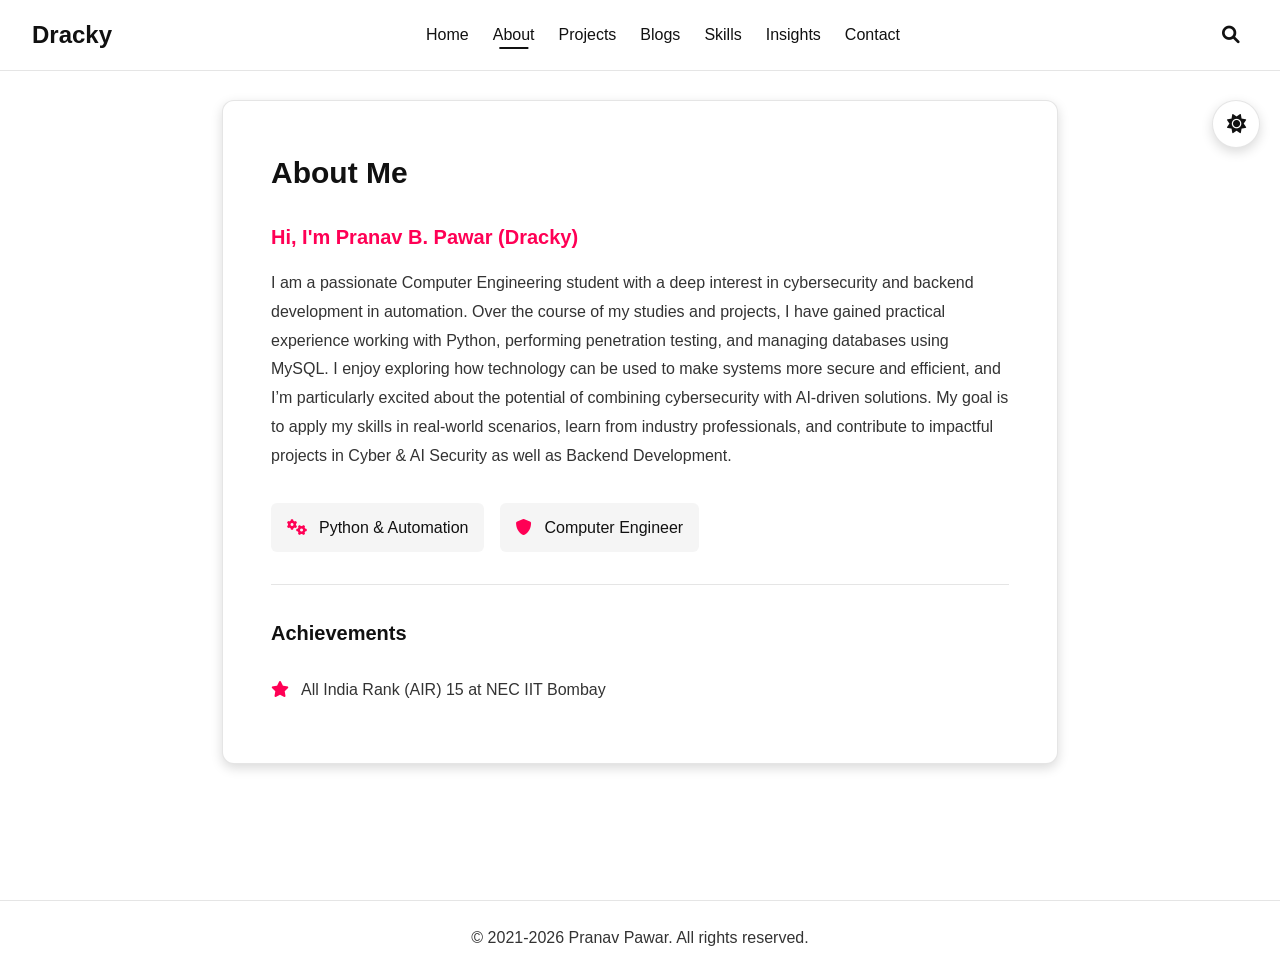
==== about.html @ 048446fa "Upload project files" ====
<!DOCTYPE html>
<html lang="en">
<head>
    <meta charset="UTF-8">
    <meta name="viewport" content="width=device-width, initial-scale=1.0">
    <title>About - Pranav Pawar</title>
    <link rel="icon" type="image/jpeg" href="images/prof.png">
    <link rel="stylesheet" href="styles.css">
    <link rel="stylesheet" href="https://cdnjs.cloudflare.com/ajax/libs/font-awesome/6.0.0/css/all.min.css">
</head>
<body>
    <nav class="navbar" role="navigation" aria-label="Main navigation">
        <div class="nav-brand">
            Dracky 
        </div>
        <button class="mobile-menu-toggle" aria-label="Toggle mobile menu" aria-expanded="false">
            <i class="fas fa-bars" aria-hidden="true"></i>
        </button>
        <ul class="nav-links" role="menubar">
            <li role="none"><a href="index.html" role="menuitem">Home</a></li>
            <li role="none"><a href="about.html" class="active" role="menuitem" aria-current="page">About</a></li>
            <li role="none"><a href="projects.html" role="menuitem">Projects</a></li>
            <li role="none"><a href="https://drackyjr.github.io/" role="menuitem">Blogs</a></li>
            <li role="none"><a href="index.html#skills" role="menuitem">Skills</a></li>
            <li role="none"><a href="index.html#platforms" role="menuitem">Insights</a></li>
            <li role="none"><a href="index.html#contact" role="menuitem">Contact</a></li>
        </ul>
        <div class="nav-search">
            <button class="search-toggle" aria-label="Toggle search" aria-expanded="false">
                <i class="fas fa-search" aria-hidden="true"></i>
            </button>
            <div class="search-container" role="search">
                <input type="text" class="search-input" placeholder="Search projects and skills..." aria-label="Search projects and skills">
                <div class="search-results" role="listbox" aria-label="Search results"></div>
            </div>
        </div>
    </nav>

    <!-- Theme Switch -->
    <div class="theme-switch">
        <button id="theme-toggle" class="theme-toggle" aria-label="Toggle dark/light theme">
            <i class="fas fa-moon" aria-hidden="true"></i>
            <i class="fas fa-sun" aria-hidden="true"></i>
        </button>
    </div>

    <section class="about" aria-labelledby="about-heading">
        <div class="about-container">
            <!-- Profile image removed -->
            <div class="about-content">
                <h2 id="about-heading" class="about-title">About Me</h2>
                <p class="about-intro">Hi, I'm Pranav B. Pawar (Dracky)</p>
                <p class="about-description">
                    I am a passionate Computer Engineering student with a deep interest in cybersecurity and backend
                    development in automation. Over the course of my studies and projects, I have gained practical
                    experience working with Python, performing penetration testing, and managing databases using MySQL.

                    I enjoy exploring how technology can be used to make systems more secure and efficient, and I’m
                    particularly excited about the potential of combining cybersecurity with AI-driven solutions.
                    My goal is to apply my skills in real-world scenarios, learn from industry professionals, and
                    contribute to impactful projects in Cyber & AI Security as well as Backend Development.
                </p>

                <div class="about-highlights" role="list" aria-label="Key expertise areas"> 
                    <div class="highlight-item" role="listitem">
                        <i class="fa-solid fa-gears" aria-hidden="true"></i>
                        <span>Python & Automation</span>
                    </div>
                    <div class="highlight-item" role="listitem">
                        <i class="fas fa-shield-alt" aria-hidden="true"></i>
                        <span>Computer Engineer</span>
                    </div>
                </div>

                <div class="about-achievements">
                    <h3>Achievements</h3>
                    <ul>
                        <li>All India Rank (AIR) 15 at NEC IIT Bombay</li>
                    </ul>
                </div>
            </div>
        </div>
    </section>

    <footer>
        <p>&copy; 2021-2026 Pranav Pawar. All rights reserved.</p>
    </footer>

    <script src="script.js"></script>
    <script src="search.js"></script>
</body>
</html>
---- styles.css ----
/* ========================================
   DESIGN SYSTEM - CSS CUSTOM PROPERTIES
   ======================================== */

/* =======================
   THEME VARIABLES
   ======================= */

:root {
    /* Typography */
    --font-family-primary: 'Segoe UI', 'Inter', -apple-system, BlinkMacSystemFont, 'Roboto', Arial, sans-serif;
    --font-family-mono: 'SF Mono', 'Consolas', monospace;

    /* Font Sizes */
    --text-xs: 0.75rem;
    --text-sm: 0.875rem;
    --text-base: 1rem;
    --text-lg: 1.125rem;
    --text-xl: 1.25rem;
    --text-2xl: 1.5rem;
    --text-3xl: 1.875rem;
    --text-4xl: 2.25rem;
    --text-5xl: 3rem;

    /* Weights */
    --font-normal: 400;
    --font-medium: 500;
    --font-semibold: 600;
    --font-bold: 700;
    --font-extrabold: 800;

    /* Spacing */
    --space-2: 0.5rem;
    --space-3: 0.75rem;
    --space-4: 1rem;
    --space-6: 1.5rem;
    --space-8: 2rem;

    /* Radius */
    --radius-md: 6px;
    --radius-lg: 12px;
    --radius-xl: 16px;
    --radius-2xl: 20px;
    --radius-full: 9999px;

    /* Z */
    --z-fixed: 1030;

    /* Line Height */
    --leading-relaxed: 1.625;

    /* Letter Spacing */
    --tracking-wide: 0.025em;

    /* Transitions */
    --transition-all: all 0.3s ease;

    /* Gradients */
    --gradient-secondary: linear-gradient(135deg, #ff0055, #ff6b6b);
}

/* =======================
   DARK THEME
   ======================= */

:root[data-theme="dark"] {
    --primary-color: #ffffff;
    --secondary-color: #ffffff;
    --accent-color: #ff0055;

    --text-primary: #ffffff;
    --text-secondary: #e0e0e0;
    --text-muted: #b0b0b0;
    --text-inverse: #000000;
    --text-color: #ffffff;

    --bg-primary: #0a0a0a;
    --bg-secondary: #1a1a1a;
    --card-bg: #1a1a1a;

    --border-color: rgba(255,255,255,0.1);
    --border-primary: rgba(255,255,255,0.1);
    --border-focus: rgba(255,255,255,0.3);

    --shadow-md: 0 4px 12px rgba(0,0,0,0.4);
    --shadow-lg: 0 8px 24px rgba(0,0,0,0.5);
    --shadow-xl: 0 12px 32px rgba(0,0,0,0.6);

    --navbar-bg: rgba(10,10,10,0.85);
    --navbar-text: #ffffff;
    --navbar-hover: #ffffff;

    --surface-primary: rgba(26, 26, 26, 0.9);
    --primary-hover: #e0e0e0;
    --success: #22c55e;
}

/* =======================
   LIGHT THEME
   ======================= */

:root[data-theme="light"] {
    --primary-color: #111111;
    --secondary-color: #111111;
    --accent-color: #ff0055;

    --text-primary: #111111;
    --text-secondary: #333333;
    --text-muted: #666666;
    --text-inverse: #ffffff;
    --text-color: #111111;

    --bg-primary: #ffffff;
    --bg-secondary: #f5f5f5;
    --card-bg: #ffffff;

    --border-color: rgba(0,0,0,0.1);
    --border-primary: rgba(0,0,0,0.1);
    --border-focus: rgba(0,0,0,0.3);

    --shadow-md: 0 4px 12px rgba(0,0,0,0.15);
    --shadow-lg: 0 8px 24px rgba(0,0,0,0.2);
    --shadow-xl: 0 12px 32px rgba(0,0,0,0.25);

    --navbar-bg: rgba(255,255,255,0.9);
    --navbar-text: #111111;
    --navbar-hover: #111111;

    --surface-primary: rgba(255, 255, 255, 0.9);
    --primary-hover: #333333;
    --success: #22c55e;
}

/* ========================================
   RESET
   ======================================== */

*,
*::before,
*::after {
    margin: 0;
    padding: 0;
    box-sizing: border-box;
}

a {
    text-decoration: none;
}

html {
    font-size: 16px;
    scroll-behavior: smooth;
}

body {
    font-family: var(--font-family-primary);
    background: var(--bg-primary);
    color: var(--text-secondary);
    line-height: 1.6;
    overflow-x: hidden;
}

/* ========================================
   GLOBAL TRANSITIONS (SAFE)
   ======================================== */

body,
a,
button {
    transition: background-color .25s ease, color .25s ease, border-color .25s ease;
}

/* ========================================
   NAVBAR
   ======================================== */

.navbar {
    position: fixed;
    top: 0;
    width: 100%;
    padding: var(--space-4) var(--space-8);
    display: flex;
    align-items: center;
    justify-content: space-between;
    background: var(--navbar-bg);
    backdrop-filter: blur(12px);
    z-index: var(--z-fixed);
    border-bottom: 1px solid var(--border-color);
}

.nav-brand {
    font-size: var(--text-2xl);
    font-weight: var(--font-bold);
    color: var(--navbar-text);
}

/* 🚫 PROFILE IMAGE FULLY REMOVED */
.nav-profile-pic,
.profile-container,
.profile-pic {
    display: none !important;
}

/* Nav Links */
.nav-links {
    list-style: none;
    display: flex;
    gap: var(--space-6);
}

.nav-links a {
    color: var(--navbar-text);
    font-weight: 500;
    position: relative;
}

.nav-links a::after {
    content: '';
    position: absolute;
    bottom: -6px;
    left: 50%;
    width: 0;
    height: 2px;
    background: var(--navbar-hover);
    transform: translateX(-50%);
    transition: width .3s ease;
}

.nav-links a:hover::after,
.nav-links a.active::after {
    width: 70%;
}

/* Mobile Toggle */
.mobile-menu-toggle {
    display: none;
    background: none;
    border: none;
    font-size: 1.5rem;
    color: var(--navbar-text);
}

/* ========================================
   HERO
   ======================================== */

.hero {
    min-height: 100vh;
    background: url('images/back.gif') center/cover fixed;
    display: flex;
    align-items: center;
    justify-content: center;
    position: relative;
    text-align: center;
}

.hero::before {
    content: '';
    position: absolute;
    inset: 0;
    background: linear-gradient(rgba(0,0,0,.5), rgba(0,0,0,.35));
}

.hero-content {
    position: relative;
    z-index: 2;
}

.hero-content h1 {
    font-size: 4rem;
    font-weight: 800;
    color: #fff;
    animation: heroZoom 1.6s ease forwards;
}

.hero-content p {
    font-size: 2rem;
    color: #fff;
    margin-top: 1rem;
}

@keyframes heroZoom {
    from { transform: scale(.8); opacity: 0; }
    to { transform: scale(1); opacity: 1; }
}

/* ========================================
   SECTIONS
   ======================================== */

section {
    padding: 5rem 2rem;
    background: var(--bg-primary);
}

section h2 {
    text-align: center;
    font-size: 2.5rem;
    color: var(--primary-color);
    margin-bottom: 3rem;
}

/* ========================================
   CARDS
   ======================================== */

.skill-card,
.project-card,
.certification-card {
    background: var(--card-bg);
    border-radius: var(--radius-lg);
    padding: 2rem;
    box-shadow: var(--shadow-md);
    border: 1px solid var(--border-color);
    transition: transform .3s ease;
}

.skill-card:hover,
.project-card:hover,
.certification-card:hover {
    transform: translateY(-6px);
}

/* ========================================
   FOOTER
   ======================================== */

footer {
    text-align: center;
    padding: 1.5rem;
    background: var(--card-bg);
    border-top: 1px solid var(--border-color);
}

/* ========================================
   MOBILE
   ======================================== */

@media (max-width: 768px) {
    .mobile-menu-toggle {
        display: block;
    }

    .nav-links {
        position: fixed;
        inset: 70px 0 0 0;
        background: var(--navbar-bg);
        flex-direction: column;
        align-items: center;
        padding-top: 2rem;
        transform: translateX(-100%);
        transition: transform .3s ease;
    }

    .nav-links.active {
        transform: translateX(0);
    }

    .hero-content h1 {
        font-size: 2.2rem;
    }

    .hero-content p {
        font-size: 1.4rem;
    }
}

/* ========================================
   THEME SWITCH
   ======================================== */

.theme-switch {
    position: fixed;
    top: 100px;
    right: 20px;
    z-index: 1000;
}

.theme-toggle {
    background: var(--card-bg);
    border: 1px solid var(--border-color);
    border-radius: var(--radius-full);
    width: 48px;
    height: 48px;
    cursor: pointer;
    display: flex;
    align-items: center;
    justify-content: center;
    transition: var(--transition-all);
    box-shadow: var(--shadow-md);
}

.theme-toggle:hover {
    transform: scale(1.1);
    box-shadow: var(--shadow-lg);
}

.theme-toggle .fa-moon,
.theme-toggle .fa-sun {
    font-size: 1.2rem;
    color: var(--text-primary);
    transition: opacity 0.3s ease;
}

[data-theme="dark"] .theme-toggle .fa-sun {
    display: none;
}

[data-theme="dark"] .theme-toggle .fa-moon {
    display: block;
}

[data-theme="light"] .theme-toggle .fa-moon {
    display: none;
}

[data-theme="light"] .theme-toggle .fa-sun {
    display: block;
}

/* ========================================
   NAV SEARCH
   ======================================== */

.nav-search {
    display: flex;
    align-items: center;
    position: relative;
}

.search-toggle {
    background: none;
    border: none;
    color: var(--navbar-text);
    font-size: 1.1rem;
    cursor: pointer;
    padding: var(--space-2);
    transition: var(--transition-all);
}

.search-toggle:hover {
    color: var(--accent-color);
}

.search-container {
    position: absolute;
    top: 100%;
    right: 0;
    width: 300px;
    background: var(--card-bg);
    border: 1px solid var(--border-color);
    border-radius: var(--radius-lg);
    box-shadow: var(--shadow-lg);
    opacity: 0;
    visibility: hidden;
    transform: translateY(-10px);
    transition: var(--transition-all);
    margin-top: 10px;
    overflow: hidden;
}

.search-container.active {
    opacity: 1;
    visibility: visible;
    transform: translateY(0);
}

.search-input {
    width: 100%;
    padding: var(--space-4);
    border: none;
    background: transparent;
    color: var(--text-primary);
    font-size: var(--text-base);
    outline: none;
}

.search-input::placeholder {
    color: var(--text-muted);
}

.search-results {
    max-height: 300px;
    overflow-y: auto;
}

.search-result-item {
    padding: var(--space-4);
    border-top: 1px solid var(--border-color);
    cursor: pointer;
    transition: background-color 0.2s ease;
}

.search-result-item:hover {
    background: var(--bg-secondary);
}

.search-result-item h4 {
    color: var(--text-primary);
    margin-bottom: var(--space-2);
    font-size: var(--text-base);
}

.search-result-item p {
    color: var(--text-muted);
    font-size: var(--text-sm);
    margin: 0;
}

/* ========================================
   SKILLS GRID
   ======================================== */

.skills-grid {
    display: grid;
    grid-template-columns: repeat(auto-fit, minmax(280px, 1fr));
    gap: 2rem;
    max-width: 1200px;
    margin: 0 auto;
    padding: 0 1rem;
}

.skill-card {
    text-align: center;
}

.skill-card i {
    font-size: 2.5rem;
    color: var(--accent-color);
    margin-bottom: 1rem;
}

.skill-card h3 {
    color: var(--text-primary);
    font-size: var(--text-xl);
    margin-bottom: 1rem;
}

.skill-card ul {
    list-style: none;
    text-align: left;
    padding: 0;
}

.skill-card li {
    padding: var(--space-2) 0;
    color: var(--text-secondary);
    border-bottom: 1px solid var(--border-color);
}

.skill-card li:last-child {
    border-bottom: none;
}

/* ========================================
   PLATFORMS GRID
   ======================================== */

.platforms-grid {
    display: grid;
    grid-template-columns: repeat(auto-fit, minmax(280px, 1fr));
    gap: 2rem;
    max-width: 1200px;
    margin: 0 auto;
    padding: 0 1rem;
}

.platform-card {
    background: var(--card-bg);
    border-radius: var(--radius-lg);
    padding: 2rem;
    text-align: center;
    box-shadow: var(--shadow-md);
    border: 1px solid var(--border-color);
    transition: transform 0.3s ease;
}

.platform-card:hover {
    transform: translateY(-6px);
}

.platform-card i {
    font-size: 2.5rem;
    color: var(--accent-color);
    margin-bottom: 1rem;
}

.platform-card h3 {
    color: var(--text-primary);
    font-size: var(--text-xl);
    margin-bottom: 0.5rem;
}

.platform-card p {
    color: var(--text-secondary);
    margin-bottom: 1rem;
}

.platform-card .rank {
    color: var(--accent-color);
    font-weight: var(--font-bold);
}

.platform-link {
    display: inline-block;
    padding: var(--space-3) var(--space-6);
    background: var(--primary-color);
    color: var(--text-inverse);
    text-decoration: none;
    border-radius: var(--radius-full);
    transition: var(--transition-all);
    font-weight: var(--font-medium);
}

.platform-link:hover {
    background: var(--accent-color);
    transform: translateY(-2px);
}

/* ========================================
   CONTACT SECTION
   ======================================== */

.contact-content {
    max-width: 800px;
    margin: 0 auto;
    text-align: center;
}

.contact-intro {
    font-size: var(--text-lg);
    color: var(--text-secondary);
    margin-bottom: 2rem;
}

.social-links {
    display: flex;
    flex-wrap: wrap;
    justify-content: center;
    gap: 1.5rem;
}

.social-link {
    display: flex;
    align-items: center;
    gap: var(--space-3);
    padding: var(--space-4) var(--space-6);
    background: var(--card-bg);
    border: 1px solid var(--border-color);
    border-radius: var(--radius-lg);
    text-decoration: none;
    color: var(--text-primary);
    transition: var(--transition-all);
}

.social-link:hover {
    transform: translateY(-4px);
    box-shadow: var(--shadow-lg);
    border-color: var(--accent-color);
}

.social-link i {
    font-size: 1.5rem;
    color: var(--accent-color);
}

.social-link span {
    font-weight: var(--font-medium);
}

/* ========================================
   ABOUT PAGE
   ======================================== */

.about {
    min-height: 100vh;
    padding-top: 100px;
}

.about-container {
    max-width: 900px;
    margin: 0 auto;
    padding: 0 2rem;
}

.about-content {
    background: var(--card-bg);
    border-radius: var(--radius-lg);
    padding: 3rem;
    box-shadow: var(--shadow-md);
    border: 1px solid var(--border-color);
}

.about-title {
    font-size: var(--text-3xl);
    color: var(--text-primary);
    margin-bottom: 1.5rem;
    text-align: left;
}

.about-intro {
    font-size: var(--text-xl);
    color: var(--accent-color);
    font-weight: var(--font-semibold);
    margin-bottom: 1rem;
}

.about-description {
    font-size: var(--text-base);
    color: var(--text-secondary);
    line-height: 1.8;
    margin-bottom: 2rem;
}

.about-highlights {
    display: flex;
    flex-wrap: wrap;
    gap: 1rem;
    margin-bottom: 2rem;
}

.highlight-item {
    display: flex;
    align-items: center;
    gap: var(--space-3);
    padding: var(--space-3) var(--space-4);
    background: var(--bg-secondary);
    border-radius: var(--radius-md);
    color: var(--text-primary);
}

.highlight-item i {
    color: var(--accent-color);
}

.about-achievements {
    border-top: 1px solid var(--border-color);
    padding-top: 2rem;
}

.about-achievements h3 {
    color: var(--text-primary);
    font-size: var(--text-xl);
    margin-bottom: 1rem;
}

.about-achievements ul {
    list-style: none;
    padding: 0;
}

.about-achievements li {
    padding: var(--space-3) 0;
    color: var(--text-secondary);
    display: flex;
    align-items: center;
    gap: var(--space-3);
}

.about-achievements li::before {
    content: '\f005';
    font-family: 'Font Awesome 6 Free';
    font-weight: 900;
    color: var(--accent-color);
}

/* ========================================
   SCROLL DOWN BUTTON
   ======================================== */

.scroll-down {
    position: absolute;
    bottom: 40px;
    left: 50%;
    transform: translateX(-50%);
    background: transparent;
    border: 2px solid rgba(255, 255, 255, 0.5);
    border-radius: var(--radius-full);
    width: 50px;
    height: 50px;
    cursor: pointer;
    display: flex;
    align-items: center;
    justify-content: center;
    transition: var(--transition-all);
}

.scroll-down:hover {
    border-color: #fff;
    background: rgba(255, 255, 255, 0.1);
}

.scroll-down i {
    color: #fff;
    font-size: 1.2rem;
    animation: bounce 2s infinite;
}

@keyframes bounce {
    0%, 20%, 50%, 80%, 100% {
        transform: translateY(0);
    }
    40% {
        transform: translateY(-10px);
    }
    60% {
        transform: translateY(-5px);
    }
}

/* ========================================
   MOBILE RESPONSIVE ADDITIONS
   ======================================== */

@media (max-width: 768px) {
    .theme-switch {
        top: 80px;
        right: 10px;
    }

    .theme-toggle {
        width: 40px;
        height: 40px;
    }

    .search-container {
        width: 280px;
        right: -60px;
    }

    .skills-grid,
    .platforms-grid {
        grid-template-columns: 1fr;
    }

    .social-links {
        flex-direction: column;
        align-items: center;
    }

    .social-link {
        width: 100%;
        max-width: 300px;
        justify-content: center;
    }

    .about-content {
        padding: 1.5rem;
    }

    .about-highlights {
        flex-direction: column;
    }
}

/* ========================================
   RESUME SECTION
   ======================================== */

.resume-section {
    padding: 5rem 2rem;
    background: var(--bg-secondary);
}

.resume-container {
    max-width: 960px;
    margin: 0 auto;
}

.resume-actions {
    display: flex;
    justify-content: center;
    gap: 1.2rem;
    margin-bottom: 2rem;
    flex-wrap: wrap;
}

.resume-btn {
    display: inline-flex;
    align-items: center;
    gap: 0.6rem;
    padding: 0.75rem 1.75rem;
    border-radius: var(--radius-full);
    font-weight: var(--font-semibold);
    font-size: var(--text-base);
    text-decoration: none;
    transition: var(--transition-all);
    cursor: pointer;
}

.resume-btn-download {
    background: var(--accent-color);
    color: #fff;
    border: 2px solid var(--accent-color);
    box-shadow: 0 4px 16px rgba(255, 0, 85, 0.35);
}

.resume-btn-download:hover {
    background: transparent;
    color: var(--accent-color);
    transform: translateY(-3px);
    box-shadow: 0 8px 24px rgba(255, 0, 85, 0.45);
}

.resume-btn-view {
    background: transparent;
    color: var(--text-primary);
    border: 2px solid var(--border-color);
}

.resume-btn-view:hover {
    border-color: var(--accent-color);
    color: var(--accent-color);
    transform: translateY(-3px);
    box-shadow: var(--shadow-lg);
}

.resume-viewer {
    background: var(--card-bg);
    border-radius: var(--radius-xl);
    box-shadow: var(--shadow-xl);
    border: 1px solid var(--border-color);
    overflow: hidden;
    position: relative;
}

.resume-viewer iframe {
    width: 100%;
    height: 780px;
    border: none;
    display: block;
}

@media (max-width: 768px) {
    .resume-viewer iframe {
        height: 500px;
    }

    .resume-actions {
        flex-direction: column;
        align-items: center;
    }

    .resume-btn {
        width: 100%;
        max-width: 280px;
        justify-content: center;
    }
}
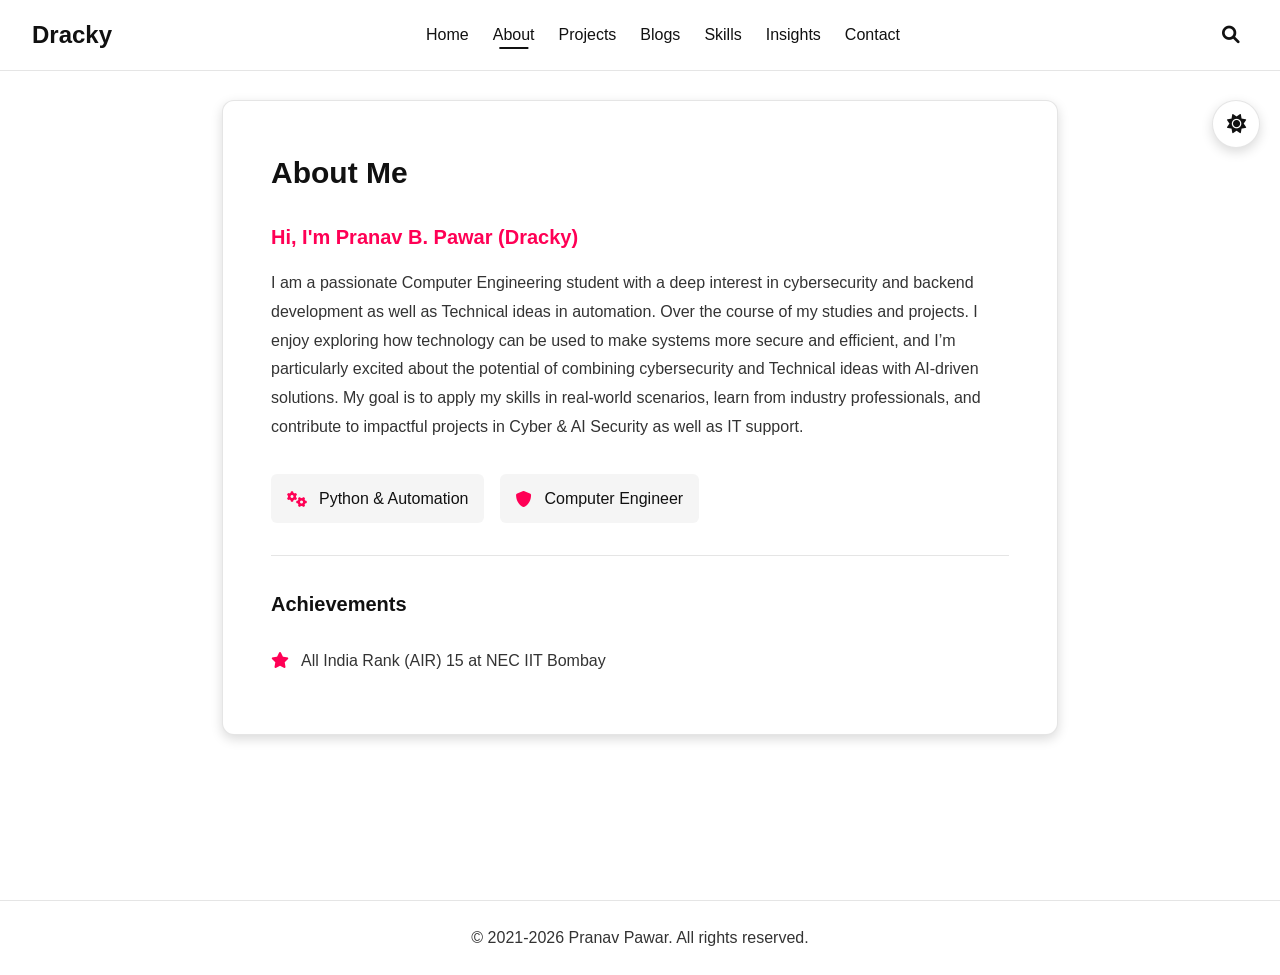
==== commit afec7e4c: "Update about.html" ====
--- a/about.html
+++ b/about.html
@@ -52,13 +52,12 @@
                 <p class="about-intro">Hi, I'm Pranav B. Pawar (Dracky)</p>
                 <p class="about-description">
                     I am a passionate Computer Engineering student with a deep interest in cybersecurity and backend
-                    development in automation. Over the course of my studies and projects, I have gained practical
-                    experience working with Python, performing penetration testing, and managing databases using MySQL.
+                    development as well as Technical ideas in automation. Over the course of my studies and projects.
 
                     I enjoy exploring how technology can be used to make systems more secure and efficient, and I’m
-                    particularly excited about the potential of combining cybersecurity with AI-driven solutions.
+                    particularly excited about the potential of combining cybersecurity and Technical ideas with AI-driven solutions.
                     My goal is to apply my skills in real-world scenarios, learn from industry professionals, and
-                    contribute to impactful projects in Cyber & AI Security as well as Backend Development.
+                    contribute to impactful projects in Cyber & AI Security as well as IT support.
                 </p>
 
                 <div class="about-highlights" role="list" aria-label="Key expertise areas"> 
@@ -77,6 +76,7 @@
                     <ul>
                         <li>All India Rank (AIR) 15 at NEC IIT Bombay</li>
                     </ul>
+                   
                 </div>
             </div>
         </div>
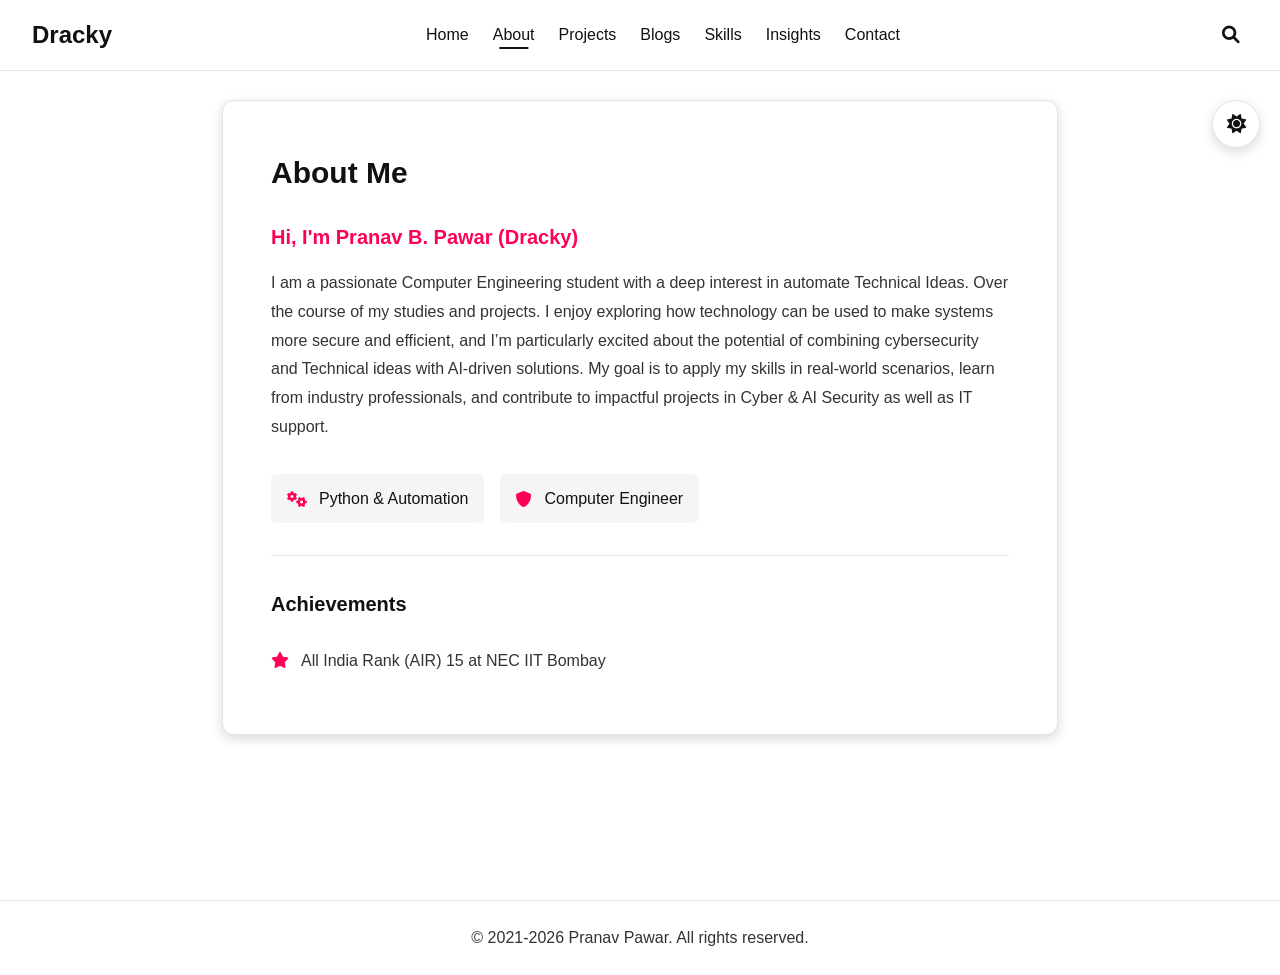
==== commit 3d475d59: "Revise about me section for clarity and focus Updated the about section to refine the description of" ====
--- a/about.html
+++ b/about.html
@@ -51,8 +51,7 @@
                 <h2 id="about-heading" class="about-title">About Me</h2>
                 <p class="about-intro">Hi, I'm Pranav B. Pawar (Dracky)</p>
                 <p class="about-description">
-                    I am a passionate Computer Engineering student with a deep interest in cybersecurity and backend
-                    development as well as Technical ideas in automation. Over the course of my studies and projects.
+                    I am a passionate Computer Engineering student with a deep interest in automate Technical Ideas. Over the course of my studies and projects.
 
                     I enjoy exploring how technology can be used to make systems more secure and efficient, and I’m
                     particularly excited about the potential of combining cybersecurity and Technical ideas with AI-driven solutions.
